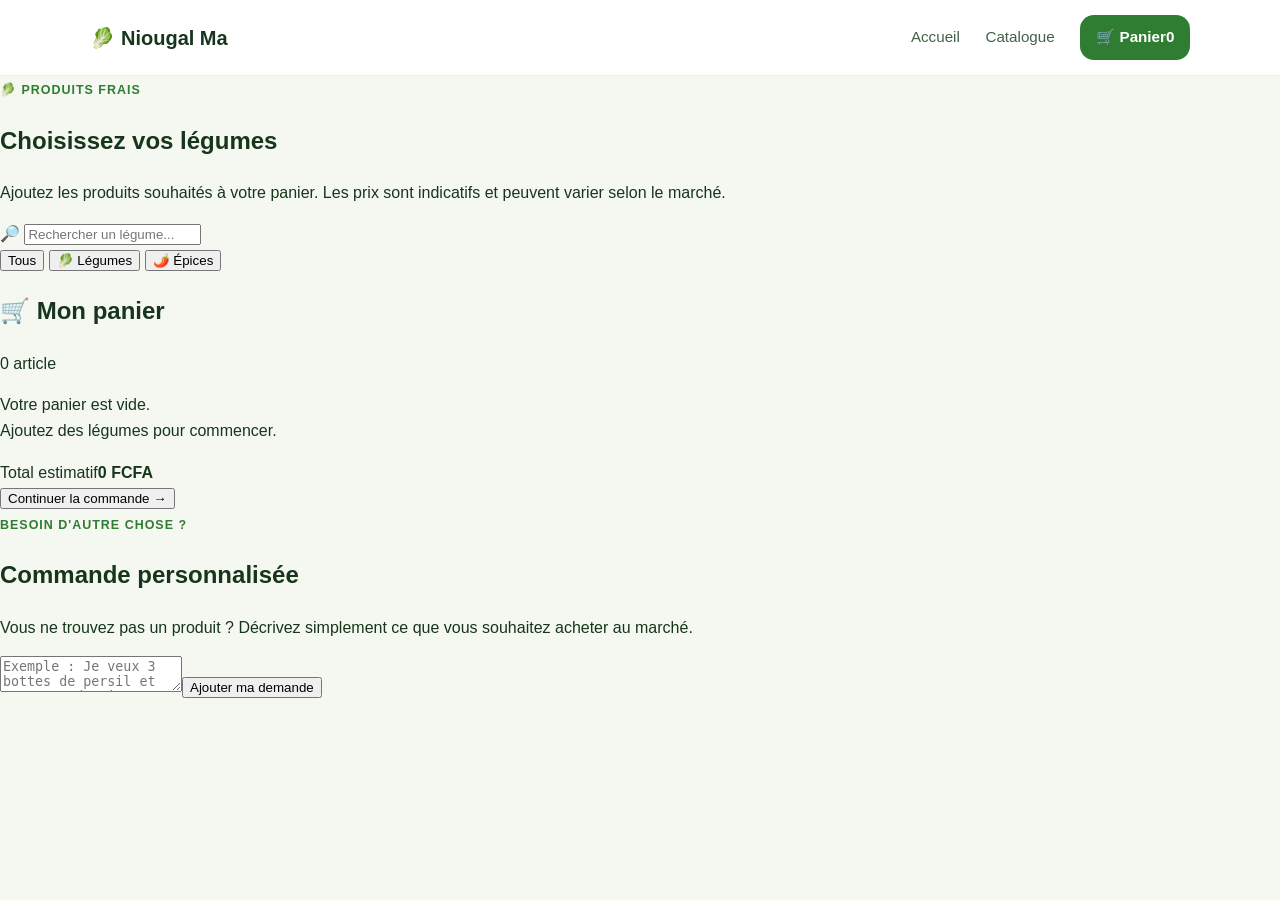
==== catalogue.html @ 3eb02752 "Ajouter le catalogue de légumes" ====
<!DOCTYPE html>
<html lang="fr">
<head>
<meta charset="UTF-8">
<meta name="viewport" content="width=device-width,initial-scale=1.0">
<meta name="theme-color" content="#2f7d32">
<title>Catalogue | Niougal Ma</title>
<link rel="stylesheet" href="style.css">
<link rel="stylesheet" href="catalogue.css">
</head>
<body>
<header class="header">
<a href="index.html" class="logo">🥬 <span>Niougal Ma</span></a>
<nav><a href="index.html">Accueil</a><a href="#catalogue">Catalogue</a><a class="btn btn-small" href="#panier">🛒 Panier <span id="cartCount">0</span></a></nav>
</header>
<main class="catalogue-page" id="catalogue">
<section class="catalogue-hero">
<span class="badge">🥬 PRODUITS FRAIS</span>
<h1>Choisissez vos légumes</h1>
<p>Ajoutez les produits souhaités à votre panier. Les prix sont indicatifs et peuvent varier selon le marché.</p>
</section>
<div class="catalogue-layout">
<section>
<div class="toolbar">
<div class="search-box">🔎 <input id="searchInput" type="search" placeholder="Rechercher un légume..."></div>
<div class="categories" id="categories">
<button class="active" data-category="Tous">Tous</button>
<button data-category="Légumes">🥬 Légumes</button>
<button data-category="Épices">🌶️ Épices</button>
</div>
</div>
<div class="product-grid" id="productGrid"></div>
</section>
<aside class="cart-panel" id="panier">
<div class="cart-head"><h2>🛒 Mon panier</h2><span id="cartCountLarge">0 article</span></div>
<div id="cartItems" class="cart-items"><p class="empty-cart">Votre panier est vide.<br>Ajoutez des légumes pour commencer.</p></div>
<div class="cart-total"><span>Total estimatif</span><strong id="cartTotal">0 FCFA</strong></div>
<button class="checkout-btn" id="checkoutBtn">Continuer la commande →</button>
</aside>
</div>
<section class="custom-order">
<div><span class="eyebrow">BESOIN D'AUTRE CHOSE ?</span><h2>Commande personnalisée</h2><p>Vous ne trouvez pas un produit ? Décrivez simplement ce que vous souhaitez acheter au marché.</p></div>
<div class="custom-form"><textarea id="customRequest" placeholder="Exemple : Je veux 3 bottes de persil et 500 FCFA de piment..."></textarea><button id="addCustom">Ajouter ma demande</button></div>
</section>
</main>
<div class="toast" id="toast"></div>
<script src="catalogue.js"></script>
</body>
</html>
---- style.css ----
:root{--green:#2f7d32;--dark:#17351d;--light:#f5f8f0;--earth:#f4ead9;--orange:#ef8d28;--white:#fff}*{box-sizing:border-box}html{scroll-behavior:smooth}body{margin:0;font-family:Inter,Arial,sans-serif;color:var(--dark);background:var(--light);line-height:1.6}.header{height:76px;padding:0 7%;display:flex;align-items:center;justify-content:space-between;background:#fff;position:sticky;top:0;z-index:10;border-bottom:1px solid #edf0ea}.logo{font-size:1.25rem;font-weight:800;text-decoration:none;color:var(--dark);display:flex;gap:.4rem;align-items:center}.header nav{display:flex;align-items:center;gap:1.6rem}.header nav a{color:#456047;text-decoration:none;font-size:.95rem}.btn{display:inline-flex;align-items:center;justify-content:center;text-decoration:none;border-radius:14px;padding:15px 22px;font-weight:800;transition:.2s}.btn:hover{transform:translateY(-2px)}.btn-small{padding:10px 16px;background:var(--green)!important;color:#fff!important}.hero{min-height:620px;padding:80px 7%;display:grid;grid-template-columns:1.1fr .9fr;gap:50px;align-items:center;overflow:hidden;background:radial-gradient(circle at 80% 30%,#e6f2d8 0,transparent 28%),linear-gradient(135deg,#fff 0%,#f5f8f0 100%)}.badge,.eyebrow{color:var(--green);font-weight:800;letter-spacing:.08em;font-size:.78rem}.hero h1{font-size:clamp(2.8rem,6vw,5.3rem);line-height:1.02;margin:18px 0}.hero h1 span{color:var(--green)}.hero p{font-size:1.1rem;max-width:620px;color:#58705a}.hero-actions{display:flex;gap:12px;flex-wrap:wrap;margin:30px 0}.btn-primary{background:var(--green);color:#fff}.btn-secondary{background:#fff;color:var(--green);border:1px solid #dbe6d6}.trust{display:flex;gap:25px;flex-wrap:wrap;margin-top:35px}.trust div{display:grid}.trust span{font-size:.82rem;color:#708071}.hero-visual{height:450px;position:relative;display:flex;align-items:center;justify-content:center}.circle{position:absolute;width:390px;height:390px;background:#dceecb;border-radius:50%}.market-card{position:relative;z-index:2;background:#fff;border-radius:34px;padding:40px;box-shadow:0 25px 60px #214a2630;text-align:center;transform:rotate(3deg)}.vegetables{font-size:4rem;line-height:1.4}.market-card p{font-size:1.3rem;margin:10px 0 0}.floating-card{position:absolute;z-index:3;background:#fff;border-radius:16px;padding:13px 17px;box-shadow:0 14px 35px #214a2626;font-weight:700;display:flex;gap:8px;align-items:center}.card-one{left:0;top:20%}.card-two{right:0;bottom:18%}.steps{padding:100px 7%;background:#fff}.section-title{text-align:center;max-width:650px;margin:0 auto 55px}.section-title h2,.advantages h2,.cta h2{font-size:clamp(2rem,4vw,3.2rem);line-height:1.1;margin:10px 0}.section-title p{color:#647464}.step-grid{display:grid;grid-template-columns:repeat(3,1fr);gap:24px}.step-grid article{background:var(--light);padding:34px;border-radius:24px;position:relative}.step-number{position:absolute;right:25px;top:18px;color:#b8c9b3;font-size:2rem;font-weight:900}.step-icon{font-size:2.5rem}.step-grid h3{margin:15px 0 5px}.step-grid p,.advantage-grid p{color:#617262;margin:0}.advantages{padding:100px 7%;display:grid;grid-template-columns:.8fr 1.2fr;gap:60px;background:var(--earth)}.advantage-grid{display:grid;grid-template-columns:repeat(2,1fr);gap:18px}.advantage-grid article{background:#fff;padding:24px;border-radius:20px;font-size:1.8rem}.advantage-grid h3{font-size:1.05rem;margin:10px 0 4px}.advantage-grid p{font-size:.9rem}.cta{margin:70px 7%;padding:50px;border-radius:30px;background:var(--green);color:#fff;display:flex;align-items:center;justify-content:space-between;gap:30px}.cta span{font-size:.8rem;font-weight:800;letter-spacing:.1em;color:#d7ebc6}.cta p{color:#dcebd4}.btn-light{background:#fff;color:var(--green);white-space:nowrap}footer{padding:45px 7%;background:#132b18;color:#d9e4d8}footer .logo{color:#fff}footer small{display:block;margin-top:25px;color:#90a792}@media(max-width:800px){.header{padding:0 5%}.header nav a:not(.btn){display:none}.hero{grid-template-columns:1fr;padding:55px 5% 70px}.hero-visual{height:370px}.circle{width:310px;height:310px}.market-card{padding:28px}.vegetables{font-size:3.2rem}.step-grid,.advantages{grid-template-columns:1fr}.advantages{padding:70px 5%;gap:35px}.steps{padding:70px 5%}.cta{margin:45px 5%;padding:35px;display:block}.cta .btn{margin-top:15px;width:100%}.card-one{left:-5px}.card-two{right:-5px}.advantage-grid{grid-template-columns:1fr 1fr}}@media(max-width:420px){.hero h1{font-size:2.8rem}.hero-actions .btn{width:100%}.trust{gap:14px}.advantage-grid{grid-template-columns:1fr}.header nav{gap:0}}
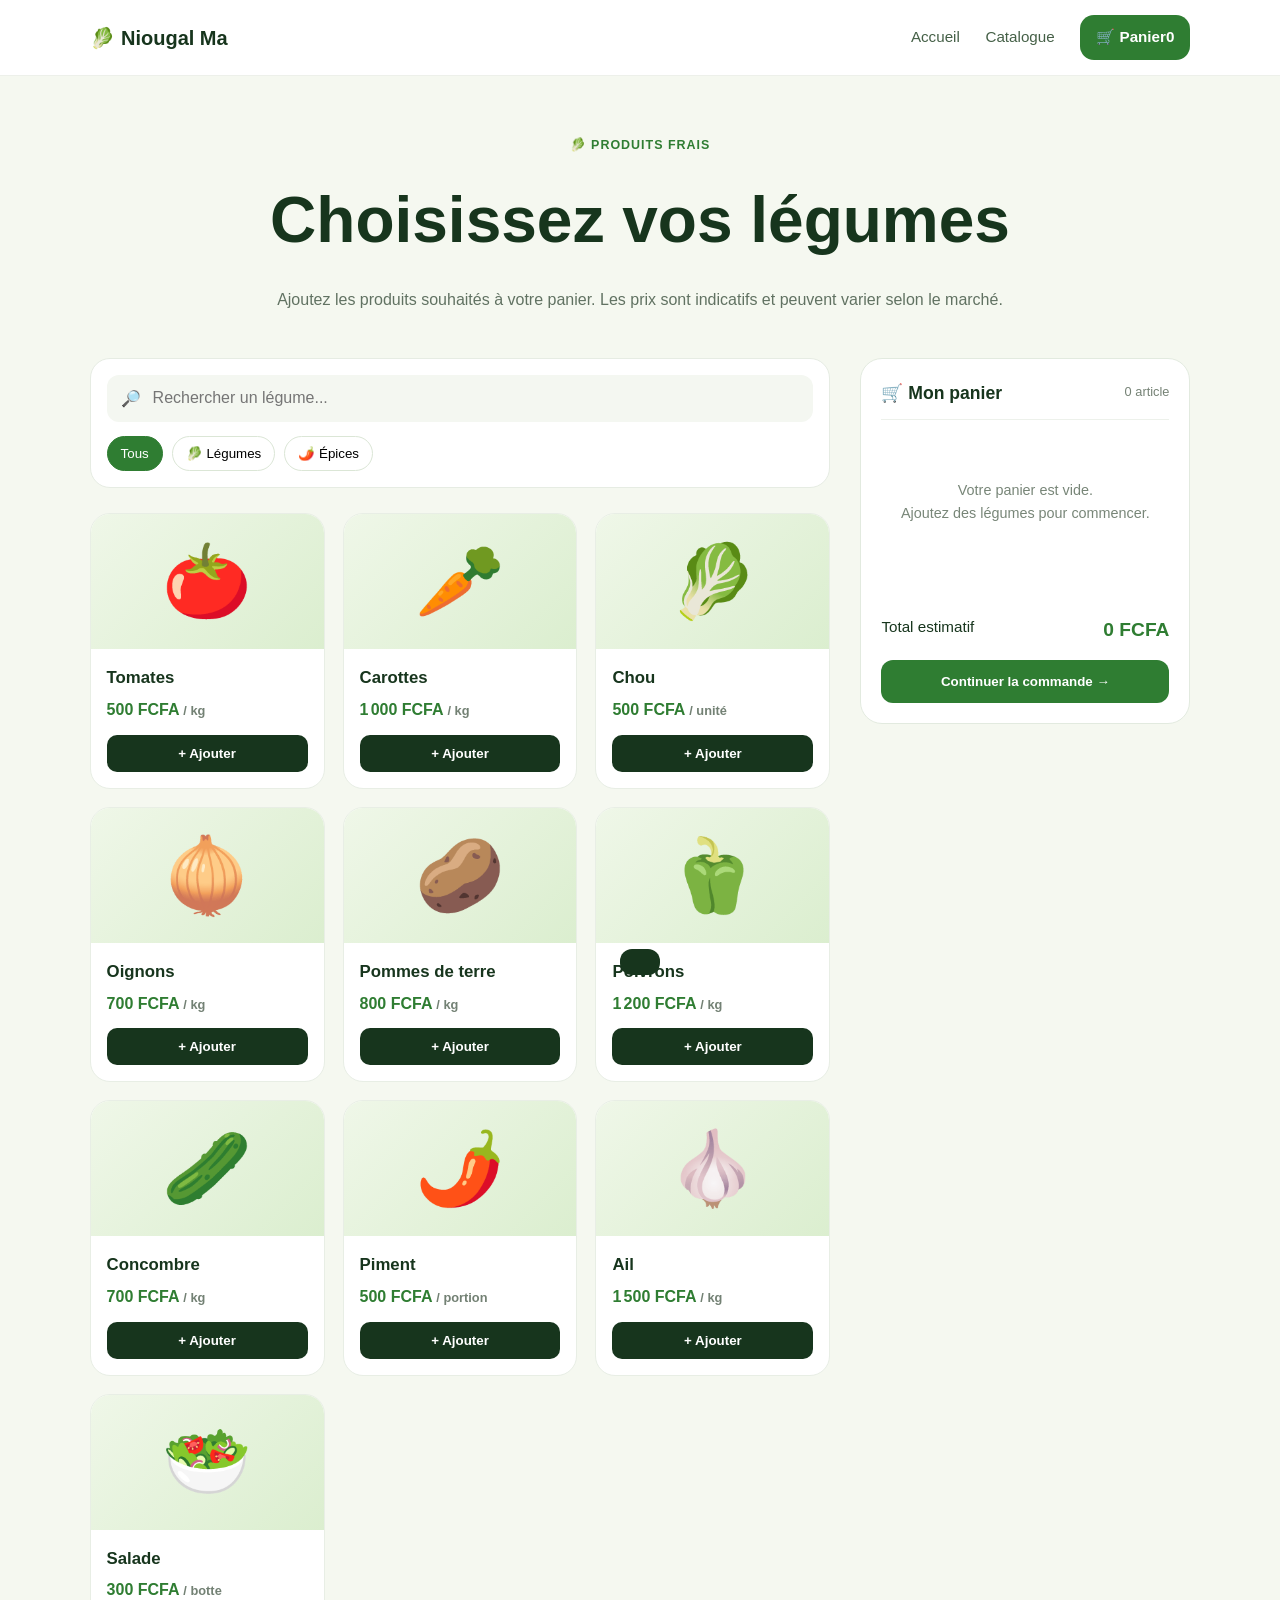
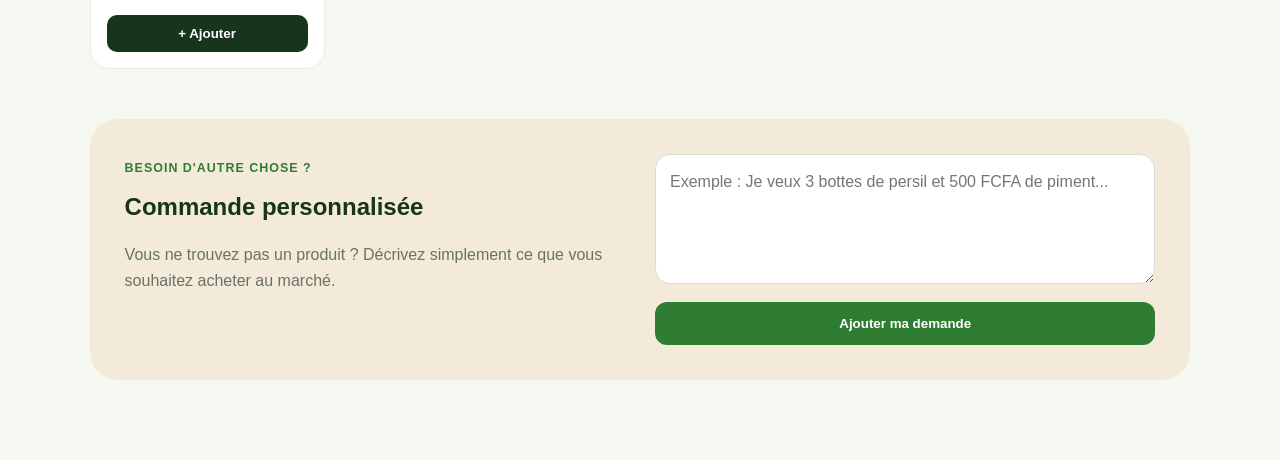
==== commit 0c61da69: "Préparer les liens du catalogue vers le panier" ====
--- a/catalogue.html
+++ b/catalogue.html
@@ -11,7 +11,7 @@
 <body>
 <header class="header">
 <a href="index.html" class="logo">🥬 <span>Niougal Ma</span></a>
-<nav><a href="index.html">Accueil</a><a href="#catalogue">Catalogue</a><a class="btn btn-small" href="#panier">🛒 Panier <span id="cartCount">0</span></a></nav>
+<nav><a href="index.html">Accueil</a><a href="#catalogue">Catalogue</a><a class="btn btn-small" href="panier.html">🛒 Panier <span id="cartCount">0</span></a></nav>
 </header>
 <main class="catalogue-page" id="catalogue">
 <section class="catalogue-hero">
--- a/catalogue.css
+++ b/catalogue.css
@@ -0,0 +1 @@
+.catalogue-page{padding:45px 7% 80px}.catalogue-hero{max-width:760px;margin:10px auto 45px;text-align:center}.catalogue-hero h1{font-size:clamp(2.4rem,5vw,4rem);margin:12px 0}.catalogue-hero p{color:#617262}.catalogue-layout{display:grid;grid-template-columns:minmax(0,1fr) 330px;gap:30px;align-items:start}.toolbar{background:#fff;padding:16px;border-radius:20px;margin-bottom:25px;border:1px solid #e6ece3}.search-box{display:flex;gap:10px;align-items:center;background:#f4f7f1;border-radius:12px;padding:11px 14px}.search-box input{border:0;background:transparent;outline:0;width:100%;font-size:1rem}.categories{display:flex;gap:9px;flex-wrap:wrap;margin-top:14px}.categories button{border:1px solid #dbe6d6;background:#fff;border-radius:999px;padding:9px 13px;cursor:pointer}.categories button.active{background:#2f7d32;color:#fff;border-color:#2f7d32}.product-grid{display:grid;grid-template-columns:repeat(3,minmax(0,1fr));gap:18px}.product-card{background:#fff;border-radius:20px;overflow:hidden;border:1px solid #e8eee5;transition:.2s}.product-card:hover{transform:translateY(-3px);box-shadow:0 12px 30px #214a2615}.product-image{height:135px;background:linear-gradient(135deg,#eff7e8,#dbeecf);display:flex;align-items:center;justify-content:center;font-size:4.5rem}.product-info{padding:16px}.product-info h3{margin:0 0 5px;font-size:1.05rem}.price{font-weight:900;color:#2f7d32}.unit{font-size:.8rem;color:#738174}.product-card button{width:100%;border:0;background:#17351d;color:#fff;padding:11px;border-radius:10px;margin-top:12px;font-weight:800;cursor:pointer}.cart-panel{position:sticky;top:95px;background:#fff;border:1px solid #e2eadf;border-radius:22px;padding:20px}.cart-head{display:flex;justify-content:space-between;align-items:center;border-bottom:1px solid #edf1eb;padding-bottom:12px}.cart-head h2{font-size:1.1rem;margin:0}.cart-head span{font-size:.8rem;color:#758275}.cart-items{min-height:180px;padding:10px 0}.empty-cart{text-align:center;color:#788678;font-size:.9rem;padding:35px 0}.cart-item{display:grid;grid-template-columns:1fr auto;gap:8px;padding:10px 0;border-bottom:1px solid #eef2ec}.cart-item strong{font-size:.92rem}.cart-controls{display:flex;align-items:center;gap:8px;margin-top:7px}.cart-controls button{border:1px solid #dce6d8;background:#fff;border-radius:7px;width:25px;height:25px;cursor:pointer}.cart-total{display:flex;justify-content:space-between;padding:15px 0;font-size:.95rem}.cart-total strong{color:#2f7d32;font-size:1.2rem}.checkout-btn,.custom-form button{border:0;background:#2f7d32;color:#fff;border-radius:12px;padding:14px;width:100%;font-weight:900;cursor:pointer}.custom-order{margin-top:50px;background:#f4ead9;padding:35px;border-radius:28px;display:grid;grid-template-columns:1fr 1fr;gap:30px}.custom-order h2{margin:8px 0}.custom-order p{color:#687368}.custom-form textarea{width:100%;height:130px;border:1px solid #d8e0d4;border-radius:15px;padding:14px;font:inherit;resize:vertical;margin-bottom:10px}.toast{position:fixed;bottom:25px;left:50%;transform:translate(-50%,100px);background:#17351d;color:#fff;padding:13px 20px;border-radius:12px;transition:.3s;z-index:30}.toast.show{transform:translate(-50%,0)}@media(max-width:900px){.catalogue-layout{grid-template-columns:1fr}.cart-panel{position:static}.product-grid{grid-template-columns:repeat(2,1fr)}.custom-order{grid-template-columns:1fr}}@media(max-width:500px){.catalogue-page{padding:25px 5% 60px}.product-grid{grid-template-columns:1fr 1fr;gap:12px}.product-image{height:105px;font-size:3.5rem}.product-info{padding:12px}.custom-order{padding:24px}.header nav a:not(.btn){display:none}}
